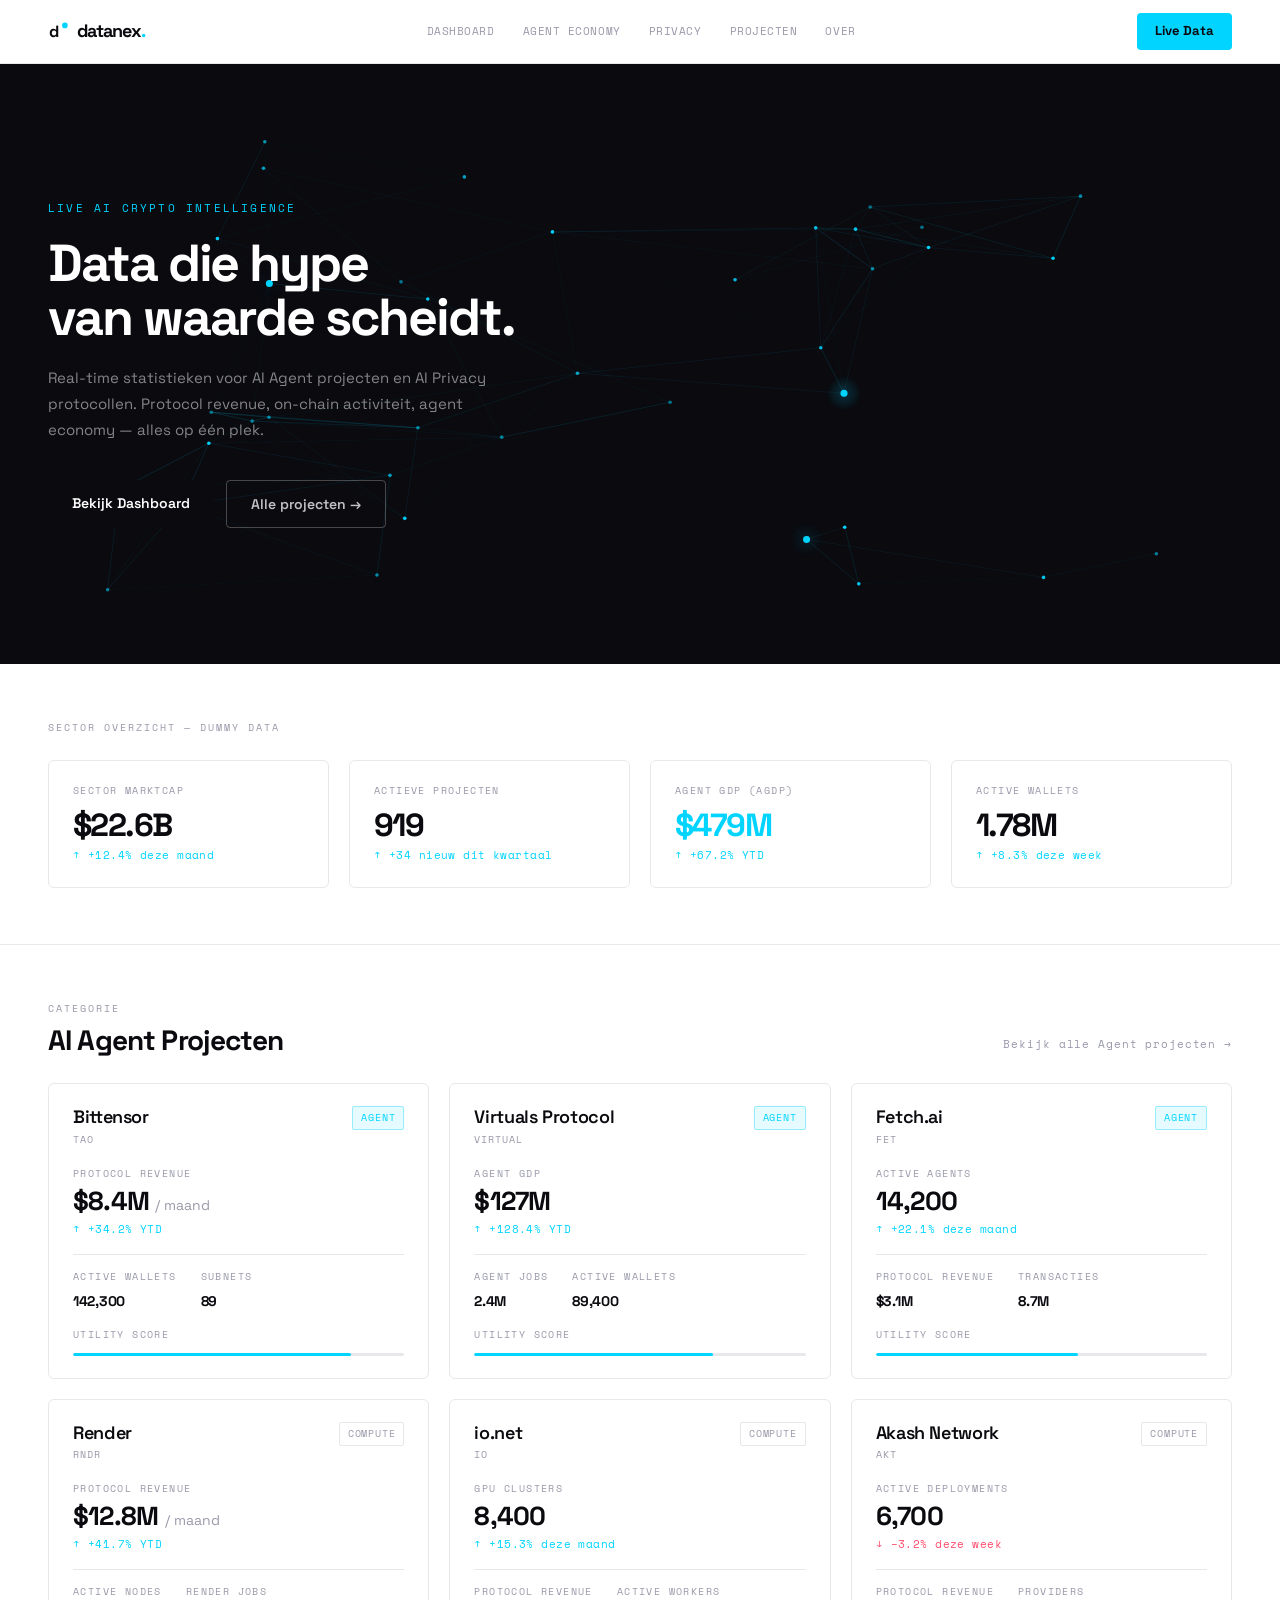
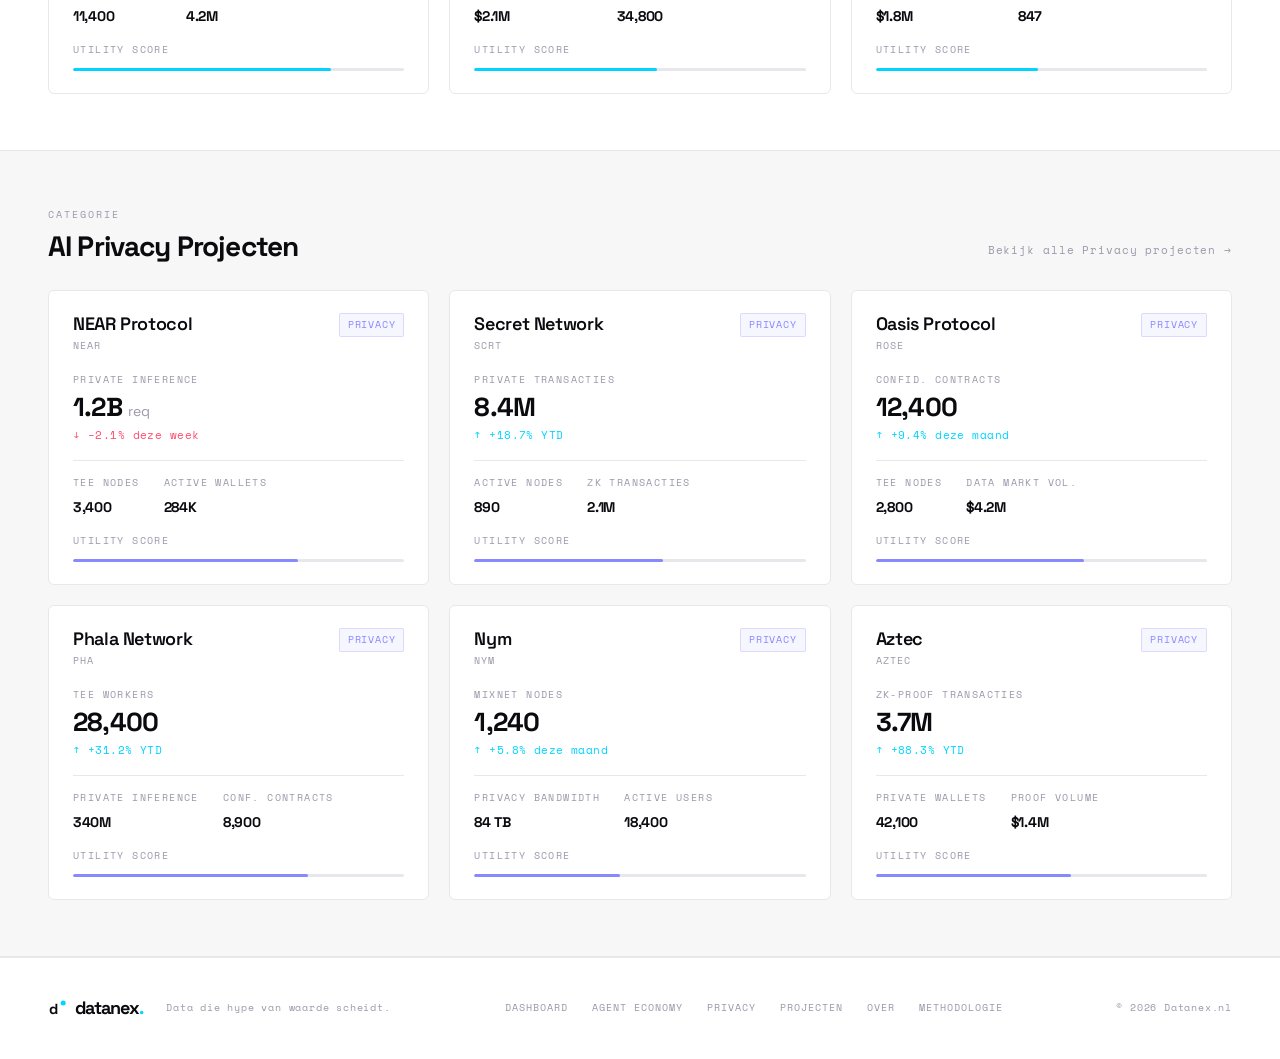
==== src/index.html @ 62ac466b "Nieuwe datanex layout en stijl" ====
<!DOCTYPE html>
<html lang="nl">
<head>
  <meta charset="UTF-8">
  <meta name="viewport" content="width=device-width, initial-scale=1.0">
  <title>Datanex — AI Crypto Intelligence</title>
  <meta name="description" content="Real-time statistieken voor AI Agent projecten en AI Privacy protocollen. Hype van waarde scheiden met verifieerbare on-chain data.">
  <link rel="icon" type="image/svg+xml" href="../public/favicon.svg">
  <link href="https://fonts.googleapis.com/css2?family=Space+Grotesk:wght@300;400;500;600;700&family=Space+Mono:wght@400;700&display=swap" rel="stylesheet">
  <link rel="stylesheet" href="css/style.css">
</head>
<body>

  <!-- ══════════════════════════════════════════
       NAVIGATIE
  ══════════════════════════════════════════ -->
  <nav class="nav">
    <a href="index.html" class="nav-brand">
      <svg width="20" height="20" viewBox="0 0 32 32" fill="none" xmlns="http://www.w3.org/2000/svg">
        <text x="1" y="26" font-family="'Space Grotesk', sans-serif" font-weight="700" font-size="26" fill="#0A0A0F">d</text>
        <circle cx="27" cy="7" r="4.5" fill="#00D4FF"/>
      </svg>
      <span class="nav-logo-text">datanex<span class="dot">.</span></span>
    </a>

    <div class="nav-links">
      <a href="index.html">Dashboard</a>
      <a href="#">Agent Economy</a>
      <a href="#">Privacy</a>
      <a href="#">Projecten</a>
      <a href="#">Over</a>
    </div>

    <a href="#" class="btn-cyan">Live Data</a>
  </nav>


  <!-- ══════════════════════════════════════════
       HERO — Donkere achtergrond + wireframe animatie
  ══════════════════════════════════════════ -->
  <section class="hero">
    <canvas id="hero-canvas"></canvas>

    <div class="hero-content">
      <div class="hero-eyebrow">Live AI Crypto Intelligence</div>
      <h1 class="hero-headline">Data die hype<br>van waarde scheidt.</h1>
      <p class="hero-sub">
        Real-time statistieken voor AI Agent projecten en AI Privacy protocollen.
        Protocol revenue, on-chain activiteit, agent economy — alles op één plek.
      </p>
      <div class="hero-ctas">
        <a href="#" class="btn-black">Bekijk Dashboard</a>
        <a href="#" class="btn-outline-light">Alle projecten →</a>
      </div>
    </div>
  </section>


  <!-- ══════════════════════════════════════════
       KEY STATISTIEKEN
  ══════════════════════════════════════════ -->
  <section class="key-stats">
    <div class="key-stats-inner">
      <div class="section-label">Sector overzicht — dummy data</div>
      <div class="stats-grid">

        <div class="stat-card">
          <div class="stat-label">Sector Marktcap</div>
          <div class="stat-value">$22.6B</div>
          <div class="stat-delta">↑ +12.4% deze maand</div>
        </div>

        <div class="stat-card">
          <div class="stat-label">Actieve Projecten</div>
          <div class="stat-value">919</div>
          <div class="stat-delta">↑ +34 nieuw dit kwartaal</div>
        </div>

        <div class="stat-card">
          <div class="stat-label">Agent GDP (aGDP)</div>
          <div class="stat-value accent">$479M</div>
          <div class="stat-delta">↑ +67.2% YTD</div>
        </div>

        <div class="stat-card">
          <div class="stat-label">Active Wallets</div>
          <div class="stat-value">1.78M</div>
          <div class="stat-delta">↑ +8.3% deze week</div>
        </div>

      </div>
    </div>
  </section>


  <!-- ══════════════════════════════════════════
       AI AGENT PROJECTEN
  ══════════════════════════════════════════ -->
  <section class="projects-section">
    <div class="projects-inner">

      <div class="section-header">
        <div class="section-heading-group">
          <div class="section-label">Categorie</div>
          <h2 class="section-title">AI Agent Projecten</h2>
        </div>
        <a href="#" class="section-link">Bekijk alle Agent projecten →</a>
      </div>

      <div class="projects-grid">

        <!-- Bittensor -->
        <div class="project-card">
          <div class="project-card-header">
            <div>
              <div class="project-name">Bittensor</div>
              <div class="project-ticker">TAO</div>
            </div>
            <span class="tag tag-agent">Agent</span>
          </div>
          <div class="card-label">Protocol Revenue</div>
          <div class="card-value">$8.4M <span class="card-value-unit">/ maand</span></div>
          <div class="card-delta">↑ +34.2% YTD</div>
          <div class="card-secondary">
            <div class="card-secondary-item">
              <div class="card-label">Active Wallets</div>
              <div class="card-secondary-val">142,300</div>
            </div>
            <div class="card-secondary-item">
              <div class="card-label">Subnets</div>
              <div class="card-secondary-val">89</div>
            </div>
          </div>
          <div class="card-label">Utility Score</div>
          <div class="bar"><div class="bar-fill" style="width: 84%"></div></div>
        </div>

        <!-- Virtuals Protocol -->
        <div class="project-card">
          <div class="project-card-header">
            <div>
              <div class="project-name">Virtuals Protocol</div>
              <div class="project-ticker">VIRTUAL</div>
            </div>
            <span class="tag tag-agent">Agent</span>
          </div>
          <div class="card-label">Agent GDP</div>
          <div class="card-value">$127M</div>
          <div class="card-delta">↑ +128.4% YTD</div>
          <div class="card-secondary">
            <div class="card-secondary-item">
              <div class="card-label">Agent Jobs</div>
              <div class="card-secondary-val">2.4M</div>
            </div>
            <div class="card-secondary-item">
              <div class="card-label">Active Wallets</div>
              <div class="card-secondary-val">89,400</div>
            </div>
          </div>
          <div class="card-label">Utility Score</div>
          <div class="bar"><div class="bar-fill" style="width: 72%"></div></div>
        </div>

        <!-- Fetch.ai -->
        <div class="project-card">
          <div class="project-card-header">
            <div>
              <div class="project-name">Fetch.ai</div>
              <div class="project-ticker">FET</div>
            </div>
            <span class="tag tag-agent">Agent</span>
          </div>
          <div class="card-label">Active Agents</div>
          <div class="card-value">14,200</div>
          <div class="card-delta">↑ +22.1% deze maand</div>
          <div class="card-secondary">
            <div class="card-secondary-item">
              <div class="card-label">Protocol Revenue</div>
              <div class="card-secondary-val">$3.1M</div>
            </div>
            <div class="card-secondary-item">
              <div class="card-label">Transacties</div>
              <div class="card-secondary-val">8.7M</div>
            </div>
          </div>
          <div class="card-label">Utility Score</div>
          <div class="bar"><div class="bar-fill" style="width: 61%"></div></div>
        </div>

        <!-- Render -->
        <div class="project-card">
          <div class="project-card-header">
            <div>
              <div class="project-name">Render</div>
              <div class="project-ticker">RNDR</div>
            </div>
            <span class="tag tag-compute">Compute</span>
          </div>
          <div class="card-label">Protocol Revenue</div>
          <div class="card-value">$12.8M <span class="card-value-unit">/ maand</span></div>
          <div class="card-delta">↑ +41.7% YTD</div>
          <div class="card-secondary">
            <div class="card-secondary-item">
              <div class="card-label">Active Nodes</div>
              <div class="card-secondary-val">11,400</div>
            </div>
            <div class="card-secondary-item">
              <div class="card-label">Render Jobs</div>
              <div class="card-secondary-val">4.2M</div>
            </div>
          </div>
          <div class="card-label">Utility Score</div>
          <div class="bar"><div class="bar-fill" style="width: 78%"></div></div>
        </div>

        <!-- io.net -->
        <div class="project-card">
          <div class="project-card-header">
            <div>
              <div class="project-name">io.net</div>
              <div class="project-ticker">IO</div>
            </div>
            <span class="tag tag-compute">Compute</span>
          </div>
          <div class="card-label">GPU Clusters</div>
          <div class="card-value">8,400</div>
          <div class="card-delta">↑ +15.3% deze maand</div>
          <div class="card-secondary">
            <div class="card-secondary-item">
              <div class="card-label">Protocol Revenue</div>
              <div class="card-secondary-val">$2.1M</div>
            </div>
            <div class="card-secondary-item">
              <div class="card-label">Active Workers</div>
              <div class="card-secondary-val">34,800</div>
            </div>
          </div>
          <div class="card-label">Utility Score</div>
          <div class="bar"><div class="bar-fill" style="width: 55%"></div></div>
        </div>

        <!-- Akash Network -->
        <div class="project-card">
          <div class="project-card-header">
            <div>
              <div class="project-name">Akash Network</div>
              <div class="project-ticker">AKT</div>
            </div>
            <span class="tag tag-compute">Compute</span>
          </div>
          <div class="card-label">Active Deployments</div>
          <div class="card-value">6,700</div>
          <div class="card-delta neg">↓ −3.2% deze week</div>
          <div class="card-secondary">
            <div class="card-secondary-item">
              <div class="card-label">Protocol Revenue</div>
              <div class="card-secondary-val">$1.8M</div>
            </div>
            <div class="card-secondary-item">
              <div class="card-label">Providers</div>
              <div class="card-secondary-val">847</div>
            </div>
          </div>
          <div class="card-label">Utility Score</div>
          <div class="bar"><div class="bar-fill" style="width: 49%"></div></div>
        </div>

      </div>
    </div>
  </section>


  <!-- ══════════════════════════════════════════
       AI PRIVACY PROJECTEN
  ══════════════════════════════════════════ -->
  <section class="projects-section alt">
    <div class="projects-inner">

      <div class="section-header">
        <div class="section-heading-group">
          <div class="section-label">Categorie</div>
          <h2 class="section-title">AI Privacy Projecten</h2>
        </div>
        <a href="#" class="section-link">Bekijk alle Privacy projecten →</a>
      </div>

      <div class="projects-grid">

        <!-- NEAR Protocol -->
        <div class="project-card">
          <div class="project-card-header">
            <div>
              <div class="project-name">NEAR Protocol</div>
              <div class="project-ticker">NEAR</div>
            </div>
            <span class="tag tag-privacy">Privacy</span>
          </div>
          <div class="card-label">Private Inference</div>
          <div class="card-value">1.2B <span class="card-value-unit">req</span></div>
          <div class="card-delta neg">↓ −2.1% deze week</div>
          <div class="card-secondary">
            <div class="card-secondary-item">
              <div class="card-label">TEE Nodes</div>
              <div class="card-secondary-val">3,400</div>
            </div>
            <div class="card-secondary-item">
              <div class="card-label">Active Wallets</div>
              <div class="card-secondary-val">284K</div>
            </div>
          </div>
          <div class="card-label">Utility Score</div>
          <div class="bar"><div class="bar-fill privacy" style="width: 68%"></div></div>
        </div>

        <!-- Secret Network -->
        <div class="project-card">
          <div class="project-card-header">
            <div>
              <div class="project-name">Secret Network</div>
              <div class="project-ticker">SCRT</div>
            </div>
            <span class="tag tag-privacy">Privacy</span>
          </div>
          <div class="card-label">Private Transacties</div>
          <div class="card-value">8.4M</div>
          <div class="card-delta">↑ +18.7% YTD</div>
          <div class="card-secondary">
            <div class="card-secondary-item">
              <div class="card-label">Active Nodes</div>
              <div class="card-secondary-val">890</div>
            </div>
            <div class="card-secondary-item">
              <div class="card-label">ZK Transacties</div>
              <div class="card-secondary-val">2.1M</div>
            </div>
          </div>
          <div class="card-label">Utility Score</div>
          <div class="bar"><div class="bar-fill privacy" style="width: 57%"></div></div>
        </div>

        <!-- Oasis Protocol -->
        <div class="project-card">
          <div class="project-card-header">
            <div>
              <div class="project-name">Oasis Protocol</div>
              <div class="project-ticker">ROSE</div>
            </div>
            <span class="tag tag-privacy">Privacy</span>
          </div>
          <div class="card-label">Confid. Contracts</div>
          <div class="card-value">12,400</div>
          <div class="card-delta">↑ +9.4% deze maand</div>
          <div class="card-secondary">
            <div class="card-secondary-item">
              <div class="card-label">TEE Nodes</div>
              <div class="card-secondary-val">2,800</div>
            </div>
            <div class="card-secondary-item">
              <div class="card-label">Data Markt Vol.</div>
              <div class="card-secondary-val">$4.2M</div>
            </div>
          </div>
          <div class="card-label">Utility Score</div>
          <div class="bar"><div class="bar-fill privacy" style="width: 63%"></div></div>
        </div>

        <!-- Phala Network -->
        <div class="project-card">
          <div class="project-card-header">
            <div>
              <div class="project-name">Phala Network</div>
              <div class="project-ticker">PHA</div>
            </div>
            <span class="tag tag-privacy">Privacy</span>
          </div>
          <div class="card-label">TEE Workers</div>
          <div class="card-value">28,400</div>
          <div class="card-delta">↑ +31.2% YTD</div>
          <div class="card-secondary">
            <div class="card-secondary-item">
              <div class="card-label">Private Inference</div>
              <div class="card-secondary-val">340M</div>
            </div>
            <div class="card-secondary-item">
              <div class="card-label">Conf. Contracts</div>
              <div class="card-secondary-val">8,900</div>
            </div>
          </div>
          <div class="card-label">Utility Score</div>
          <div class="bar"><div class="bar-fill privacy" style="width: 71%"></div></div>
        </div>

        <!-- Nym -->
        <div class="project-card">
          <div class="project-card-header">
            <div>
              <div class="project-name">Nym</div>
              <div class="project-ticker">NYM</div>
            </div>
            <span class="tag tag-privacy">Privacy</span>
          </div>
          <div class="card-label">Mixnet Nodes</div>
          <div class="card-value">1,240</div>
          <div class="card-delta">↑ +5.8% deze maand</div>
          <div class="card-secondary">
            <div class="card-secondary-item">
              <div class="card-label">Privacy Bandwidth</div>
              <div class="card-secondary-val">84 TB</div>
            </div>
            <div class="card-secondary-item">
              <div class="card-label">Active Users</div>
              <div class="card-secondary-val">18,400</div>
            </div>
          </div>
          <div class="card-label">Utility Score</div>
          <div class="bar"><div class="bar-fill privacy" style="width: 44%"></div></div>
        </div>

        <!-- Aztec -->
        <div class="project-card">
          <div class="project-card-header">
            <div>
              <div class="project-name">Aztec</div>
              <div class="project-ticker">AZTEC</div>
            </div>
            <span class="tag tag-privacy">Privacy</span>
          </div>
          <div class="card-label">ZK-Proof Transacties</div>
          <div class="card-value">3.7M</div>
          <div class="card-delta">↑ +88.3% YTD</div>
          <div class="card-secondary">
            <div class="card-secondary-item">
              <div class="card-label">Private Wallets</div>
              <div class="card-secondary-val">42,100</div>
            </div>
            <div class="card-secondary-item">
              <div class="card-label">Proof Volume</div>
              <div class="card-secondary-val">$1.4M</div>
            </div>
          </div>
          <div class="card-label">Utility Score</div>
          <div class="bar"><div class="bar-fill privacy" style="width: 59%"></div></div>
        </div>

      </div>
    </div>
  </section>


  <!-- ══════════════════════════════════════════
       FOOTER
  ══════════════════════════════════════════ -->
  <footer class="footer">
    <div class="footer-inner">

      <div class="footer-brand">
        <svg width="18" height="18" viewBox="0 0 32 32" fill="none" xmlns="http://www.w3.org/2000/svg">
          <text x="1" y="26" font-family="'Space Grotesk', sans-serif" font-weight="700" font-size="26" fill="#0A0A0F">d</text>
          <circle cx="27" cy="7" r="4.5" fill="#00D4FF"/>
        </svg>
        <span class="nav-logo-text">datanex<span class="dot">.</span></span>
        <span class="footer-tagline">Data die hype van waarde scheidt.</span>
      </div>

      <div class="footer-links">
        <a href="#">Dashboard</a>
        <a href="#">Agent Economy</a>
        <a href="#">Privacy</a>
        <a href="#">Projecten</a>
        <a href="#">Over</a>
        <a href="#">Methodologie</a>
      </div>

      <div class="footer-copy">&copy; 2026 Datanex.nl</div>

    </div>
  </footer>

  <script src="js/main.js"></script>
</body>
</html>
---- src/css/style.css ----
/* ══════════════════════════════════════════
   Datanex — Stijlen
   Alle kleuren via CSS variabelen, nooit hardcoded
══════════════════════════════════════════ */

:root {
  --white:      #FFFFFF;
  --off-white:  #F7F7F8;
  --light-gray: #E8E8EC;
  --mid-gray:   #9999AA;
  --dark-gray:  #333344;
  --black:      #0A0A0F;
  --cyan:       #00D4FF;
  --cyan-dim:   rgba(0, 212, 255, 0.10);
  --cyan-mid:   rgba(0, 212, 255, 0.35);
}

*, *::before, *::after {
  margin: 0;
  padding: 0;
  box-sizing: border-box;
}

html {
  scroll-behavior: smooth;
}

body {
  background: var(--white);
  color: var(--black);
  font-family: 'Space Grotesk', sans-serif;
  line-height: 1.6;
  -webkit-font-smoothing: antialiased;
}

/* ── NAVIGATIE ── */

.nav {
  position: sticky;
  top: 0;
  z-index: 100;
  background: var(--white);
  border-bottom: 1px solid var(--light-gray);
  height: 64px;
  display: flex;
  align-items: center;
  justify-content: space-between;
  padding: 0 48px;
}

.nav-brand {
  display: flex;
  align-items: center;
  gap: 9px;
  text-decoration: none;
  flex-shrink: 0;
}

.nav-logo-text {
  font-family: 'Space Grotesk', sans-serif;
  font-weight: 700;
  font-size: 18px;
  letter-spacing: -0.04em;
  color: var(--black);
}

.nav-logo-text .dot {
  color: var(--cyan);
}

.nav-links {
  display: flex;
  align-items: center;
  gap: 28px;
}

.nav-links a {
  font-family: 'Space Mono', monospace;
  font-size: 11px;
  letter-spacing: 0.05em;
  text-transform: uppercase;
  color: var(--mid-gray);
  text-decoration: none;
  transition: color 0.15s;
}

.nav-links a:hover {
  color: var(--black);
}

/* ── KNOPPEN ── */

.btn-cyan {
  background: var(--cyan);
  color: var(--black);
  font-family: 'Space Grotesk', sans-serif;
  font-size: 13px;
  font-weight: 700;
  padding: 8px 18px;
  border-radius: 4px;
  border: none;
  cursor: pointer;
  text-decoration: none;
  display: inline-block;
  flex-shrink: 0;
}

.btn-black {
  background: var(--black);
  color: var(--white);
  font-family: 'Space Grotesk', sans-serif;
  font-size: 14px;
  font-weight: 600;
  padding: 12px 24px;
  border-radius: 4px;
  border: none;
  cursor: pointer;
  text-decoration: none;
  display: inline-block;
}

.btn-outline-light {
  background: transparent;
  color: rgba(255, 255, 255, 0.75);
  font-family: 'Space Grotesk', sans-serif;
  font-size: 14px;
  font-weight: 600;
  padding: 12px 24px;
  border-radius: 4px;
  border: 1.5px solid rgba(255, 255, 255, 0.25);
  cursor: pointer;
  text-decoration: none;
  display: inline-block;
  transition: border-color 0.15s, color 0.15s;
}

.btn-outline-light:hover {
  border-color: rgba(255, 255, 255, 0.5);
  color: var(--white);
}

/* ── HERO SECTIE ── */

.hero {
  background: var(--black);
  position: relative;
  min-height: 600px;
  display: flex;
  align-items: center;
  overflow: hidden;
}

#hero-canvas {
  position: absolute;
  inset: 0;
  width: 100%;
  height: 100%;
  display: block;
}

.hero-content {
  position: relative;
  z-index: 2;
  padding: 96px 48px;
  max-width: 1280px;
  margin: 0 auto;
  width: 100%;
}

.hero-eyebrow {
  font-family: 'Space Mono', monospace;
  font-size: 11px;
  letter-spacing: 0.2em;
  text-transform: uppercase;
  color: var(--cyan);
  margin-bottom: 18px;
}

.hero-headline {
  font-size: 52px;
  font-weight: 700;
  letter-spacing: -0.04em;
  line-height: 1.05;
  color: var(--white);
  max-width: 560px;
  margin-bottom: 20px;
}

.hero-sub {
  font-size: 15px;
  color: rgba(255, 255, 255, 0.50);
  max-width: 440px;
  line-height: 1.75;
  margin-bottom: 36px;
}

.hero-ctas {
  display: flex;
  gap: 12px;
  flex-wrap: wrap;
}

/* ── KEY STATISTIEKEN ── */

.key-stats {
  padding: 56px 48px;
  border-bottom: 1px solid var(--light-gray);
}

.key-stats-inner {
  max-width: 1280px;
  margin: 0 auto;
}

.section-label {
  font-family: 'Space Mono', monospace;
  font-size: 10px;
  letter-spacing: 0.2em;
  text-transform: uppercase;
  color: var(--mid-gray);
  margin-bottom: 24px;
}

.stats-grid {
  display: grid;
  grid-template-columns: repeat(4, 1fr);
  gap: 20px;
}

.stat-card {
  border: 1px solid var(--light-gray);
  border-radius: 6px;
  padding: 22px 24px;
  background: var(--white);
}

.stat-label {
  font-family: 'Space Mono', monospace;
  font-size: 10px;
  letter-spacing: 0.14em;
  text-transform: uppercase;
  color: var(--mid-gray);
  margin-bottom: 10px;
}

.stat-value {
  font-size: 32px;
  font-weight: 700;
  letter-spacing: -0.05em;
  color: var(--black);
  margin-bottom: 6px;
  line-height: 1;
}

.stat-value.accent {
  color: var(--cyan);
}

.stat-delta {
  font-family: 'Space Mono', monospace;
  font-size: 11px;
  color: var(--cyan);
  letter-spacing: 0.04em;
}

.stat-delta.neg {
  color: #FF4D6D;
}

/* ── PROJECTEN SECTIES ── */

.projects-section {
  padding: 56px 48px;
  border-bottom: 1px solid var(--light-gray);
  background: var(--white);
}

.projects-section.alt {
  background: var(--off-white);
}

.projects-inner {
  max-width: 1280px;
  margin: 0 auto;
}

.section-header {
  display: flex;
  align-items: flex-end;
  justify-content: space-between;
  margin-bottom: 28px;
}

.section-heading-group .section-label {
  margin-bottom: 8px;
}

.section-title {
  font-size: 28px;
  font-weight: 700;
  letter-spacing: -0.03em;
  color: var(--black);
  line-height: 1.1;
}

.section-link {
  font-family: 'Space Mono', monospace;
  font-size: 11px;
  letter-spacing: 0.08em;
  color: var(--mid-gray);
  text-decoration: none;
  transition: color 0.15s;
  white-space: nowrap;
  padding-bottom: 2px;
}

.section-link:hover {
  color: var(--black);
}

.projects-grid {
  display: grid;
  grid-template-columns: repeat(3, 1fr);
  gap: 20px;
}

/* ── PROJECT CARD ── */

.project-card {
  border: 1px solid var(--light-gray);
  border-radius: 6px;
  padding: 22px 24px;
  background: var(--white);
}

.project-card-header {
  display: flex;
  align-items: flex-start;
  justify-content: space-between;
  margin-bottom: 18px;
  gap: 12px;
}

.project-name {
  font-size: 18px;
  font-weight: 600;
  letter-spacing: -0.02em;
  color: var(--black);
  line-height: 1.2;
}

.project-ticker {
  font-family: 'Space Mono', monospace;
  font-size: 10px;
  color: var(--mid-gray);
  letter-spacing: 0.1em;
  margin-top: 4px;
}

/* ── TAGS ── */

.tag {
  display: inline-block;
  font-family: 'Space Mono', monospace;
  font-size: 10px;
  letter-spacing: 0.08em;
  text-transform: uppercase;
  padding: 3px 8px;
  border-radius: 2px;
  white-space: nowrap;
  flex-shrink: 0;
}

.tag-agent {
  background: var(--cyan-dim);
  color: var(--cyan);
  border: 1px solid var(--cyan-mid);
}

.tag-privacy {
  background: rgba(136, 136, 255, 0.08);
  color: #8888FF;
  border: 1px solid rgba(136, 136, 255, 0.25);
}

.tag-compute {
  background: transparent;
  color: var(--mid-gray);
  border: 1px solid var(--light-gray);
}

/* ── CARD METRICS ── */

.card-label {
  font-family: 'Space Mono', monospace;
  font-size: 10px;
  letter-spacing: 0.14em;
  text-transform: uppercase;
  color: var(--mid-gray);
  margin-bottom: 5px;
}

.card-value {
  font-size: 26px;
  font-weight: 700;
  letter-spacing: -0.03em;
  color: var(--black);
  line-height: 1.1;
  margin-bottom: 5px;
}

.card-value-unit {
  font-size: 14px;
  font-weight: 400;
  color: var(--mid-gray);
  letter-spacing: 0;
}

.card-delta {
  font-family: 'Space Mono', monospace;
  font-size: 11px;
  color: var(--cyan);
  letter-spacing: 0.04em;
  margin-bottom: 16px;
}

.card-delta.neg {
  color: #FF4D6D;
}

.card-secondary {
  display: flex;
  gap: 24px;
  padding-top: 14px;
  border-top: 1px solid var(--light-gray);
  margin-bottom: 14px;
}

.card-secondary-val {
  font-size: 14px;
  font-weight: 700;
  letter-spacing: -0.02em;
  color: var(--black);
}

.bar {
  height: 3px;
  background: var(--light-gray);
  border-radius: 2px;
  overflow: hidden;
  margin-top: 10px;
}

.bar-fill {
  height: 100%;
  background: var(--cyan);
  border-radius: 2px;
}

.bar-fill.privacy {
  background: #8888FF;
}

/* ── FOOTER ── */

.footer {
  padding: 36px 48px;
  border-top: 1px solid var(--light-gray);
  background: var(--white);
}

.footer-inner {
  max-width: 1280px;
  margin: 0 auto;
  display: flex;
  align-items: center;
  justify-content: space-between;
  gap: 24px;
  flex-wrap: wrap;
}

.footer-brand {
  display: flex;
  align-items: center;
  gap: 9px;
}

.footer-tagline {
  font-family: 'Space Mono', monospace;
  font-size: 10px;
  letter-spacing: 0.08em;
  color: var(--mid-gray);
  margin-left: 14px;
}

.footer-links {
  display: flex;
  gap: 24px;
  flex-wrap: wrap;
}

.footer-links a {
  font-family: 'Space Mono', monospace;
  font-size: 10px;
  letter-spacing: 0.1em;
  text-transform: uppercase;
  color: var(--mid-gray);
  text-decoration: none;
  transition: color 0.15s;
}

.footer-links a:hover {
  color: var(--black);
}

.footer-copy {
  font-family: 'Space Mono', monospace;
  font-size: 10px;
  letter-spacing: 0.08em;
  color: var(--mid-gray);
}

/* ── RESPONSIVE ── */

@media (max-width: 1100px) {
  .stats-grid {
    grid-template-columns: repeat(2, 1fr);
  }
  .projects-grid {
    grid-template-columns: repeat(2, 1fr);
  }
}

@media (max-width: 768px) {
  .nav {
    padding: 0 20px;
  }
  .nav-links {
    display: none;
  }
  .hero-content,
  .key-stats,
  .projects-section {
    padding-left: 20px;
    padding-right: 20px;
  }
  .hero-headline {
    font-size: 36px;
  }
  .stats-grid {
    grid-template-columns: 1fr 1fr;
  }
  .projects-grid {
    grid-template-columns: 1fr;
  }
  .footer-inner {
    flex-direction: column;
    align-items: flex-start;
    gap: 20px;
  }
  .footer {
    padding: 36px 20px;
  }
}

@media (max-width: 480px) {
  .stats-grid {
    grid-template-columns: 1fr;
  }
  .stat-value {
    font-size: 26px;
  }
  .hero-headline {
    font-size: 30px;
  }
  .hero-content {
    padding-top: 64px;
    padding-bottom: 64px;
  }
}
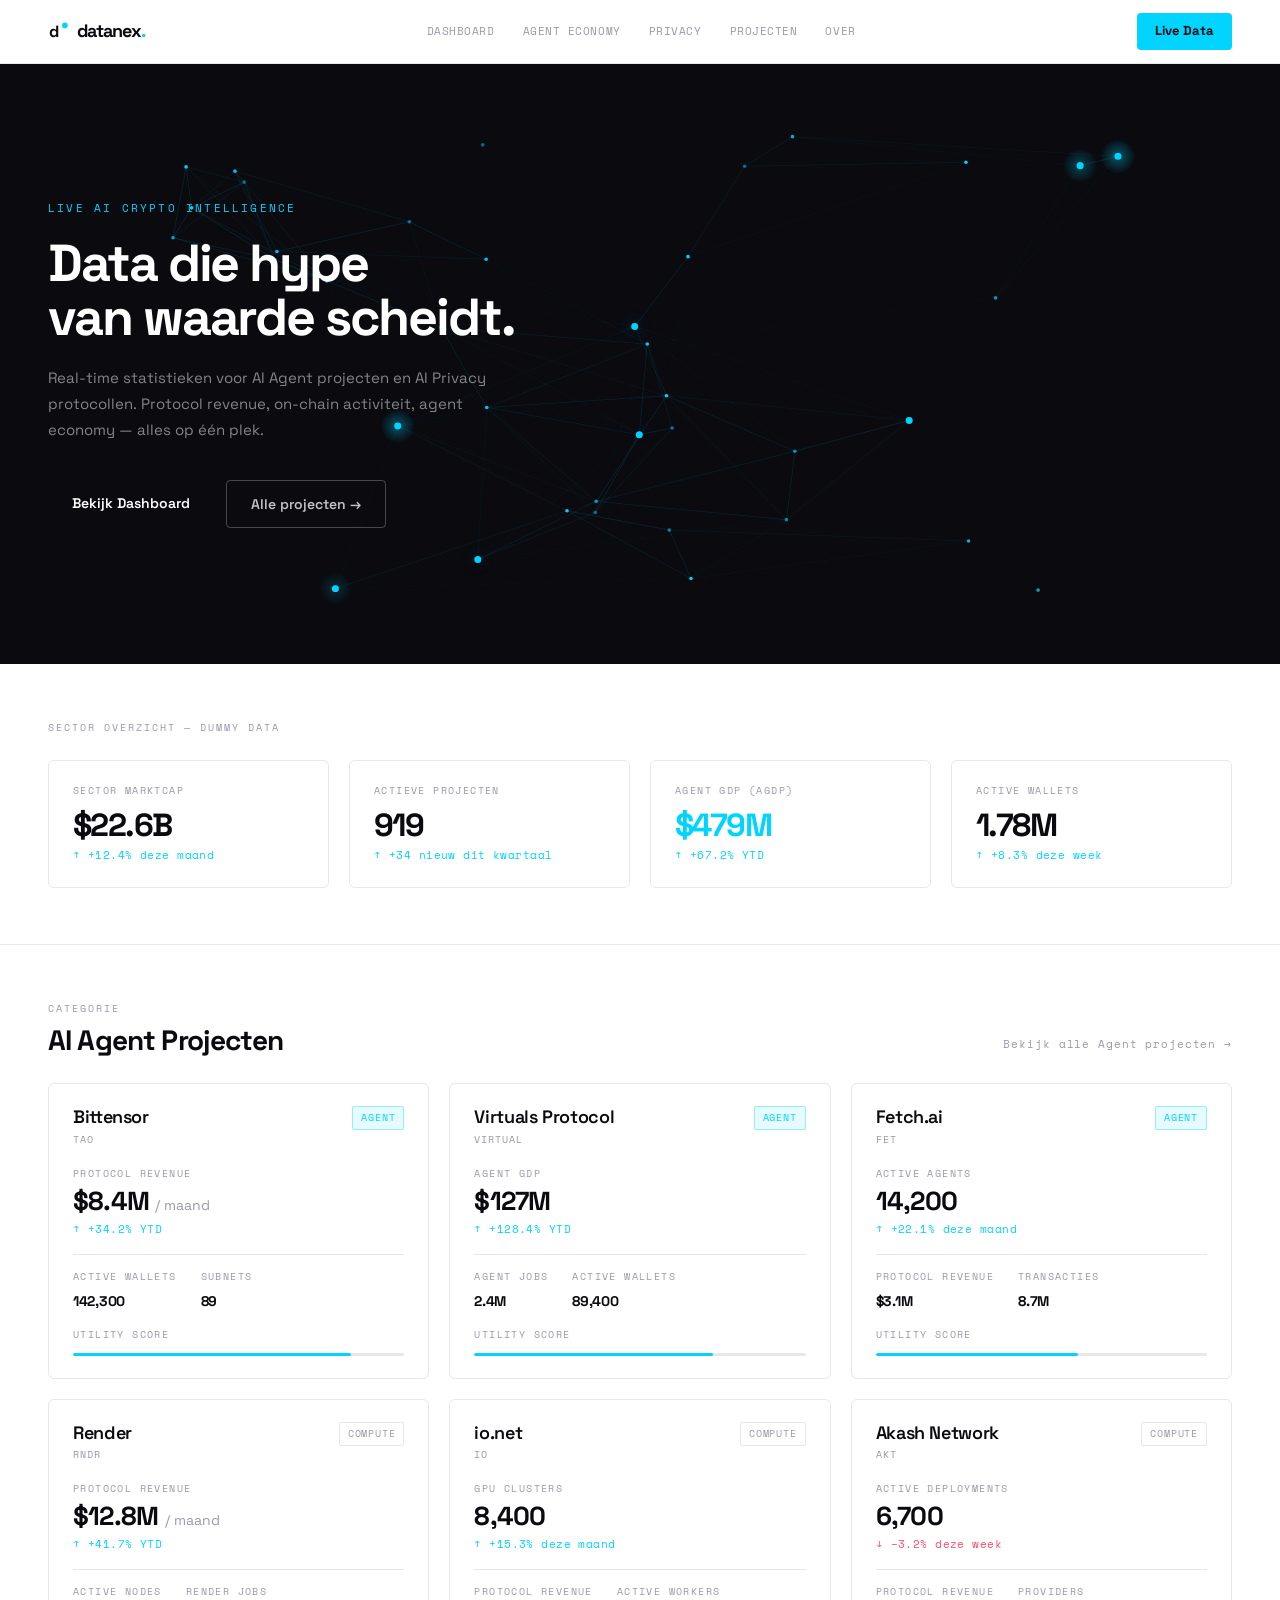
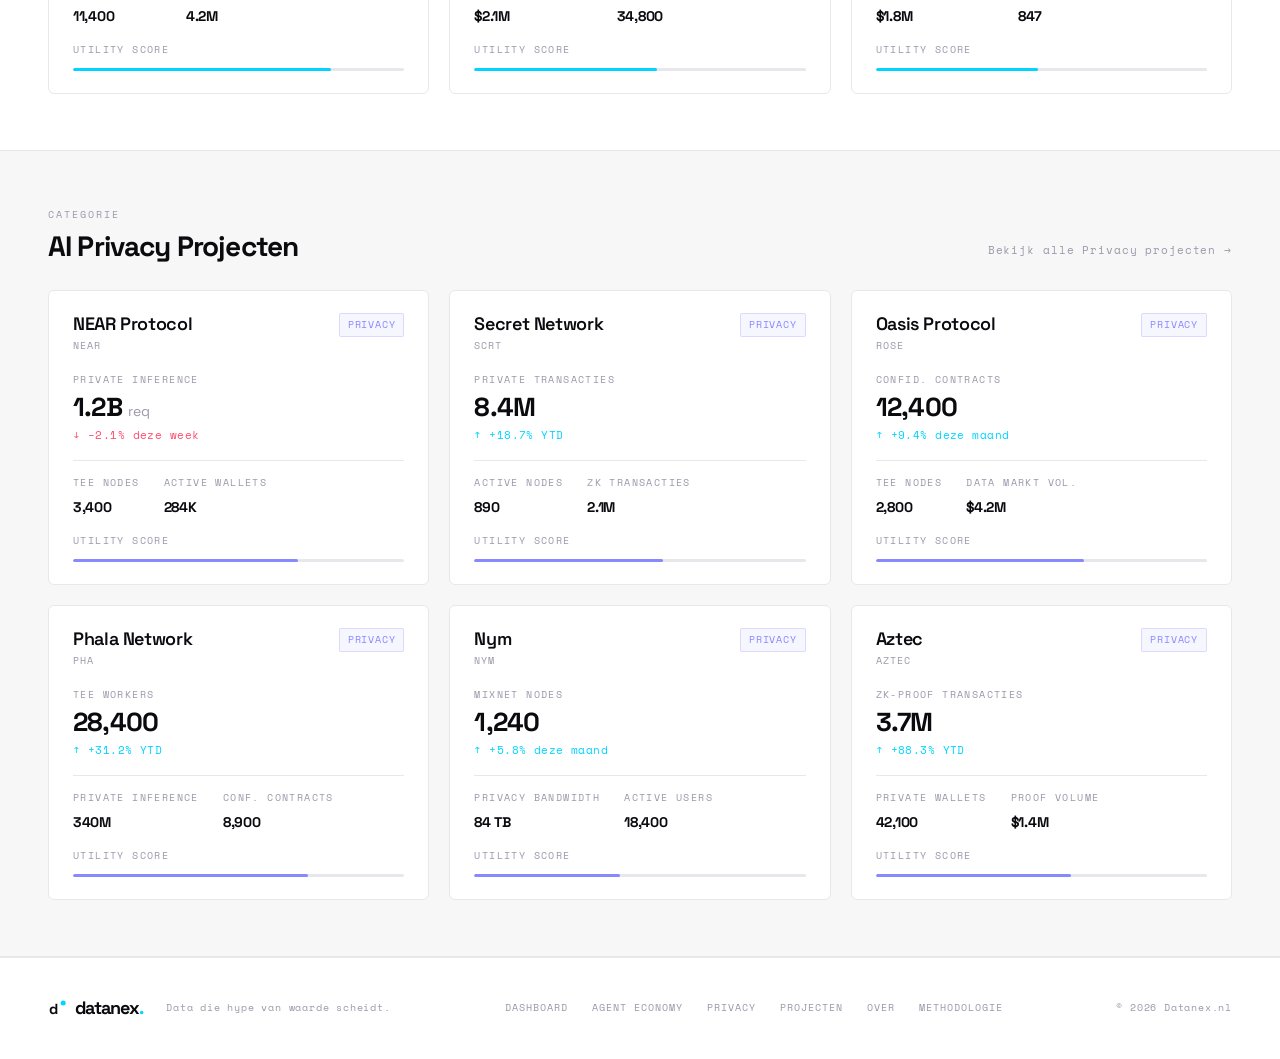
==== commit fca94d8e: "GitHub Actions deploy workflow toegevoegd" ====
--- a/src/index.html
+++ b/src/index.html
@@ -5,7 +5,7 @@
   <meta name="viewport" content="width=device-width, initial-scale=1.0">
   <title>Datanex — AI Crypto Intelligence</title>
   <meta name="description" content="Real-time statistieken voor AI Agent projecten en AI Privacy protocollen. Hype van waarde scheiden met verifieerbare on-chain data.">
-  <link rel="icon" type="image/svg+xml" href="../public/favicon.svg">
+  <link rel="icon" type="image/svg+xml" href="/favicon.svg">
   <link href="https://fonts.googleapis.com/css2?family=Space+Grotesk:wght@300;400;500;600;700&family=Space+Mono:wght@400;700&display=swap" rel="stylesheet">
   <link rel="stylesheet" href="css/style.css">
 </head>
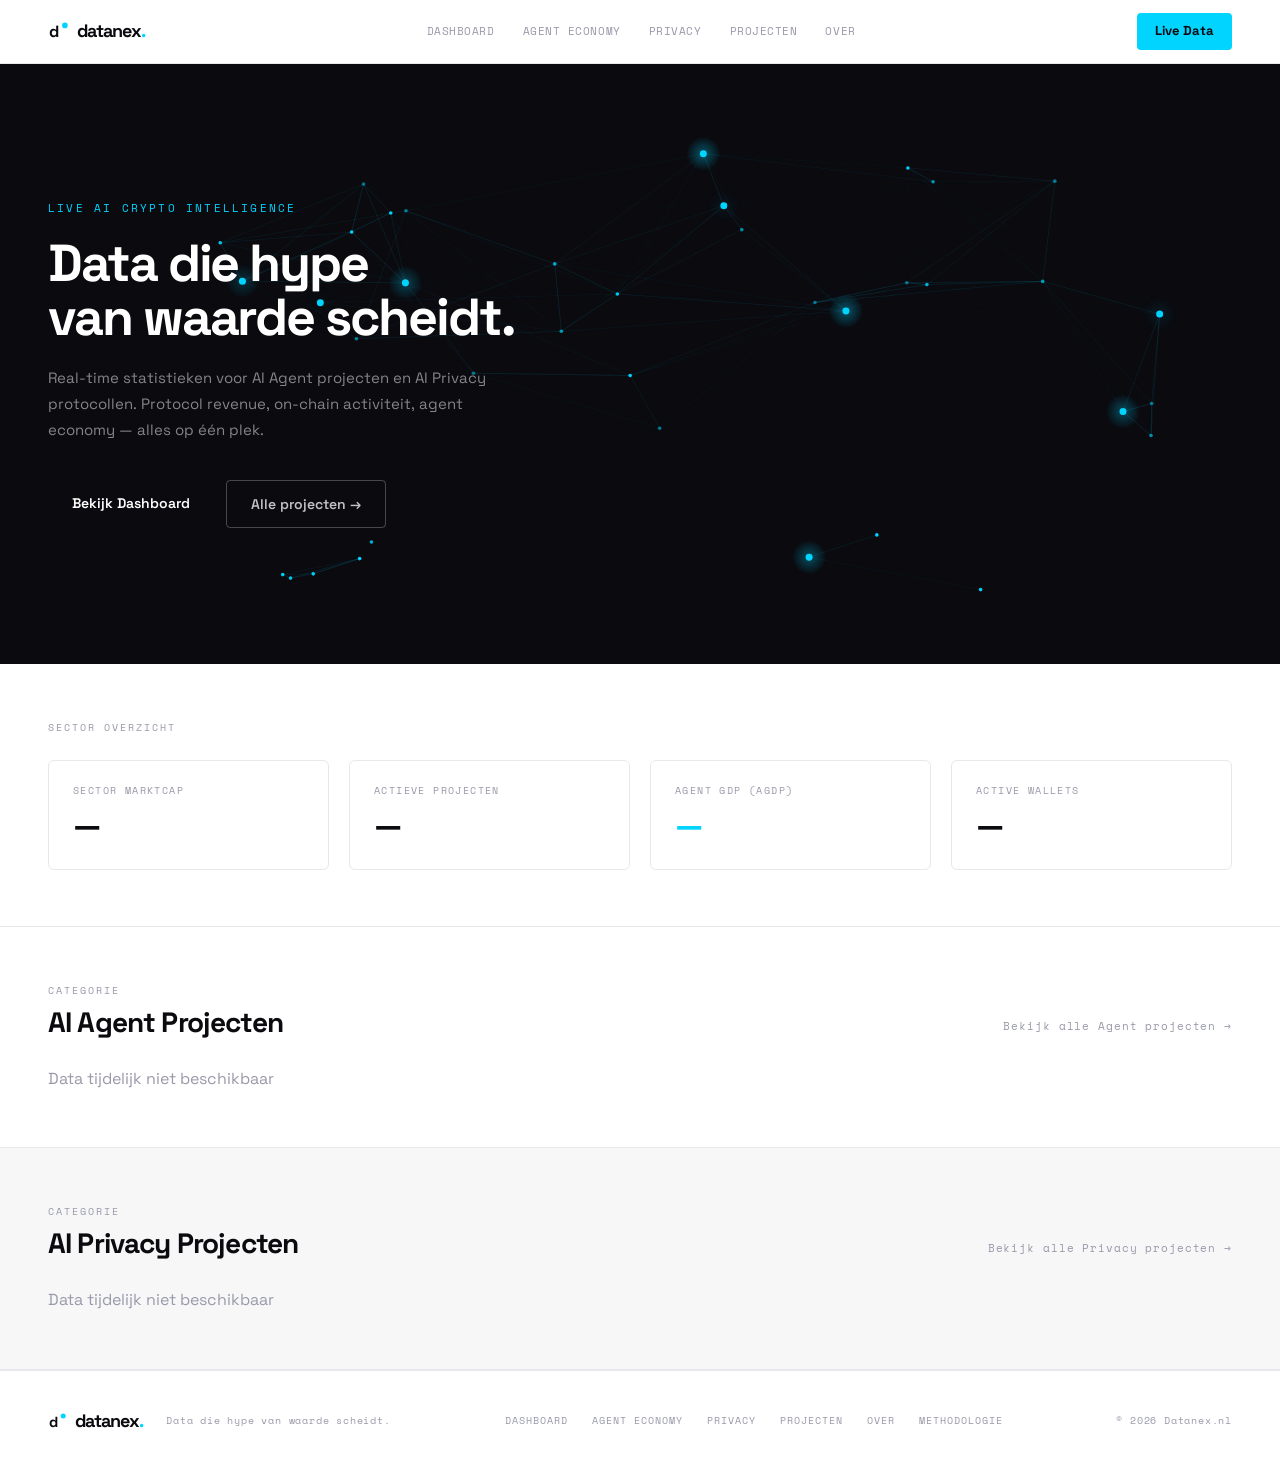
==== commit b63ac296: "deploy pad gecorrigeerd" ====
--- a/src/index.html
+++ b/src/index.html
@@ -57,35 +57,35 @@
 
 
   <!-- ══════════════════════════════════════════
-       KEY STATISTIEKEN
+       KEY STATISTIEKEN — gevuld via main.js
   ══════════════════════════════════════════ -->
   <section class="key-stats">
     <div class="key-stats-inner">
-      <div class="section-label">Sector overzicht — dummy data</div>
+      <div class="section-label">Sector overzicht</div>
       <div class="stats-grid">
 
         <div class="stat-card">
           <div class="stat-label">Sector Marktcap</div>
-          <div class="stat-value">$22.6B</div>
-          <div class="stat-delta">↑ +12.4% deze maand</div>
+          <div class="stat-value" id="stat-marktcap">—</div>
+          <div class="stat-delta" id="delta-marktcap"></div>
         </div>
 
         <div class="stat-card">
           <div class="stat-label">Actieve Projecten</div>
-          <div class="stat-value">919</div>
-          <div class="stat-delta">↑ +34 nieuw dit kwartaal</div>
+          <div class="stat-value" id="stat-projecten">—</div>
+          <div class="stat-delta" id="delta-projecten"></div>
         </div>
 
         <div class="stat-card">
           <div class="stat-label">Agent GDP (aGDP)</div>
-          <div class="stat-value accent">$479M</div>
-          <div class="stat-delta">↑ +67.2% YTD</div>
+          <div class="stat-value accent" id="stat-gdp">—</div>
+          <div class="stat-delta" id="delta-gdp"></div>
         </div>
 
         <div class="stat-card">
           <div class="stat-label">Active Wallets</div>
-          <div class="stat-value">1.78M</div>
-          <div class="stat-delta">↑ +8.3% deze week</div>
+          <div class="stat-value" id="stat-wallets">—</div>
+          <div class="stat-delta" id="delta-wallets"></div>
         </div>
 
       </div>
@@ -94,7 +94,7 @@
 
 
   <!-- ══════════════════════════════════════════
-       AI AGENT PROJECTEN
+       AI AGENT PROJECTEN — kaarten via main.js
   ══════════════════════════════════════════ -->
   <section class="projects-section">
     <div class="projects-inner">
@@ -107,171 +107,16 @@
         <a href="#" class="section-link">Bekijk alle Agent projecten →</a>
       </div>
 
-      <div class="projects-grid">
+      <div class="projects-grid" id="grid-agent">
+        <div class="grid-laadt">Data wordt geladen…</div>
+      </div>
 
-        <!-- Bittensor -->
-        <div class="project-card">
-          <div class="project-card-header">
-            <div>
-              <div class="project-name">Bittensor</div>
-              <div class="project-ticker">TAO</div>
-            </div>
-            <span class="tag tag-agent">Agent</span>
-          </div>
-          <div class="card-label">Protocol Revenue</div>
-          <div class="card-value">$8.4M <span class="card-value-unit">/ maand</span></div>
-          <div class="card-delta">↑ +34.2% YTD</div>
-          <div class="card-secondary">
-            <div class="card-secondary-item">
-              <div class="card-label">Active Wallets</div>
-              <div class="card-secondary-val">142,300</div>
-            </div>
-            <div class="card-secondary-item">
-              <div class="card-label">Subnets</div>
-              <div class="card-secondary-val">89</div>
-            </div>
-          </div>
-          <div class="card-label">Utility Score</div>
-          <div class="bar"><div class="bar-fill" style="width: 84%"></div></div>
-        </div>
-
-        <!-- Virtuals Protocol -->
-        <div class="project-card">
-          <div class="project-card-header">
-            <div>
-              <div class="project-name">Virtuals Protocol</div>
-              <div class="project-ticker">VIRTUAL</div>
-            </div>
-            <span class="tag tag-agent">Agent</span>
-          </div>
-          <div class="card-label">Agent GDP</div>
-          <div class="card-value">$127M</div>
-          <div class="card-delta">↑ +128.4% YTD</div>
-          <div class="card-secondary">
-            <div class="card-secondary-item">
-              <div class="card-label">Agent Jobs</div>
-              <div class="card-secondary-val">2.4M</div>
-            </div>
-            <div class="card-secondary-item">
-              <div class="card-label">Active Wallets</div>
-              <div class="card-secondary-val">89,400</div>
-            </div>
-          </div>
-          <div class="card-label">Utility Score</div>
-          <div class="bar"><div class="bar-fill" style="width: 72%"></div></div>
-        </div>
-
-        <!-- Fetch.ai -->
-        <div class="project-card">
-          <div class="project-card-header">
-            <div>
-              <div class="project-name">Fetch.ai</div>
-              <div class="project-ticker">FET</div>
-            </div>
-            <span class="tag tag-agent">Agent</span>
-          </div>
-          <div class="card-label">Active Agents</div>
-          <div class="card-value">14,200</div>
-          <div class="card-delta">↑ +22.1% deze maand</div>
-          <div class="card-secondary">
-            <div class="card-secondary-item">
-              <div class="card-label">Protocol Revenue</div>
-              <div class="card-secondary-val">$3.1M</div>
-            </div>
-            <div class="card-secondary-item">
-              <div class="card-label">Transacties</div>
-              <div class="card-secondary-val">8.7M</div>
-            </div>
-          </div>
-          <div class="card-label">Utility Score</div>
-          <div class="bar"><div class="bar-fill" style="width: 61%"></div></div>
-        </div>
-
-        <!-- Render -->
-        <div class="project-card">
-          <div class="project-card-header">
-            <div>
-              <div class="project-name">Render</div>
-              <div class="project-ticker">RNDR</div>
-            </div>
-            <span class="tag tag-compute">Compute</span>
-          </div>
-          <div class="card-label">Protocol Revenue</div>
-          <div class="card-value">$12.8M <span class="card-value-unit">/ maand</span></div>
-          <div class="card-delta">↑ +41.7% YTD</div>
-          <div class="card-secondary">
-            <div class="card-secondary-item">
-              <div class="card-label">Active Nodes</div>
-              <div class="card-secondary-val">11,400</div>
-            </div>
-            <div class="card-secondary-item">
-              <div class="card-label">Render Jobs</div>
-              <div class="card-secondary-val">4.2M</div>
-            </div>
-          </div>
-          <div class="card-label">Utility Score</div>
-          <div class="bar"><div class="bar-fill" style="width: 78%"></div></div>
-        </div>
-
-        <!-- io.net -->
-        <div class="project-card">
-          <div class="project-card-header">
-            <div>
-              <div class="project-name">io.net</div>
-              <div class="project-ticker">IO</div>
-            </div>
-            <span class="tag tag-compute">Compute</span>
-          </div>
-          <div class="card-label">GPU Clusters</div>
-          <div class="card-value">8,400</div>
-          <div class="card-delta">↑ +15.3% deze maand</div>
-          <div class="card-secondary">
-            <div class="card-secondary-item">
-              <div class="card-label">Protocol Revenue</div>
-              <div class="card-secondary-val">$2.1M</div>
-            </div>
-            <div class="card-secondary-item">
-              <div class="card-label">Active Workers</div>
-              <div class="card-secondary-val">34,800</div>
-            </div>
-          </div>
-          <div class="card-label">Utility Score</div>
-          <div class="bar"><div class="bar-fill" style="width: 55%"></div></div>
-        </div>
-
-        <!-- Akash Network -->
-        <div class="project-card">
-          <div class="project-card-header">
-            <div>
-              <div class="project-name">Akash Network</div>
-              <div class="project-ticker">AKT</div>
-            </div>
-            <span class="tag tag-compute">Compute</span>
-          </div>
-          <div class="card-label">Active Deployments</div>
-          <div class="card-value">6,700</div>
-          <div class="card-delta neg">↓ −3.2% deze week</div>
-          <div class="card-secondary">
-            <div class="card-secondary-item">
-              <div class="card-label">Protocol Revenue</div>
-              <div class="card-secondary-val">$1.8M</div>
-            </div>
-            <div class="card-secondary-item">
-              <div class="card-label">Providers</div>
-              <div class="card-secondary-val">847</div>
-            </div>
-          </div>
-          <div class="card-label">Utility Score</div>
-          <div class="bar"><div class="bar-fill" style="width: 49%"></div></div>
-        </div>
-
-      </div>
     </div>
   </section>
 
 
   <!-- ══════════════════════════════════════════
-       AI PRIVACY PROJECTEN
+       AI PRIVACY PROJECTEN — kaarten via main.js
   ══════════════════════════════════════════ -->
   <section class="projects-section alt">
     <div class="projects-inner">
@@ -284,165 +129,10 @@
         <a href="#" class="section-link">Bekijk alle Privacy projecten →</a>
       </div>
 
-      <div class="projects-grid">
+      <div class="projects-grid" id="grid-privacy">
+        <div class="grid-laadt">Data wordt geladen…</div>
+      </div>
 
-        <!-- NEAR Protocol -->
-        <div class="project-card">
-          <div class="project-card-header">
-            <div>
-              <div class="project-name">NEAR Protocol</div>
-              <div class="project-ticker">NEAR</div>
-            </div>
-            <span class="tag tag-privacy">Privacy</span>
-          </div>
-          <div class="card-label">Private Inference</div>
-          <div class="card-value">1.2B <span class="card-value-unit">req</span></div>
-          <div class="card-delta neg">↓ −2.1% deze week</div>
-          <div class="card-secondary">
-            <div class="card-secondary-item">
-              <div class="card-label">TEE Nodes</div>
-              <div class="card-secondary-val">3,400</div>
-            </div>
-            <div class="card-secondary-item">
-              <div class="card-label">Active Wallets</div>
-              <div class="card-secondary-val">284K</div>
-            </div>
-          </div>
-          <div class="card-label">Utility Score</div>
-          <div class="bar"><div class="bar-fill privacy" style="width: 68%"></div></div>
-        </div>
-
-        <!-- Secret Network -->
-        <div class="project-card">
-          <div class="project-card-header">
-            <div>
-              <div class="project-name">Secret Network</div>
-              <div class="project-ticker">SCRT</div>
-            </div>
-            <span class="tag tag-privacy">Privacy</span>
-          </div>
-          <div class="card-label">Private Transacties</div>
-          <div class="card-value">8.4M</div>
-          <div class="card-delta">↑ +18.7% YTD</div>
-          <div class="card-secondary">
-            <div class="card-secondary-item">
-              <div class="card-label">Active Nodes</div>
-              <div class="card-secondary-val">890</div>
-            </div>
-            <div class="card-secondary-item">
-              <div class="card-label">ZK Transacties</div>
-              <div class="card-secondary-val">2.1M</div>
-            </div>
-          </div>
-          <div class="card-label">Utility Score</div>
-          <div class="bar"><div class="bar-fill privacy" style="width: 57%"></div></div>
-        </div>
-
-        <!-- Oasis Protocol -->
-        <div class="project-card">
-          <div class="project-card-header">
-            <div>
-              <div class="project-name">Oasis Protocol</div>
-              <div class="project-ticker">ROSE</div>
-            </div>
-            <span class="tag tag-privacy">Privacy</span>
-          </div>
-          <div class="card-label">Confid. Contracts</div>
-          <div class="card-value">12,400</div>
-          <div class="card-delta">↑ +9.4% deze maand</div>
-          <div class="card-secondary">
-            <div class="card-secondary-item">
-              <div class="card-label">TEE Nodes</div>
-              <div class="card-secondary-val">2,800</div>
-            </div>
-            <div class="card-secondary-item">
-              <div class="card-label">Data Markt Vol.</div>
-              <div class="card-secondary-val">$4.2M</div>
-            </div>
-          </div>
-          <div class="card-label">Utility Score</div>
-          <div class="bar"><div class="bar-fill privacy" style="width: 63%"></div></div>
-        </div>
-
-        <!-- Phala Network -->
-        <div class="project-card">
-          <div class="project-card-header">
-            <div>
-              <div class="project-name">Phala Network</div>
-              <div class="project-ticker">PHA</div>
-            </div>
-            <span class="tag tag-privacy">Privacy</span>
-          </div>
-          <div class="card-label">TEE Workers</div>
-          <div class="card-value">28,400</div>
-          <div class="card-delta">↑ +31.2% YTD</div>
-          <div class="card-secondary">
-            <div class="card-secondary-item">
-              <div class="card-label">Private Inference</div>
-              <div class="card-secondary-val">340M</div>
-            </div>
-            <div class="card-secondary-item">
-              <div class="card-label">Conf. Contracts</div>
-              <div class="card-secondary-val">8,900</div>
-            </div>
-          </div>
-          <div class="card-label">Utility Score</div>
-          <div class="bar"><div class="bar-fill privacy" style="width: 71%"></div></div>
-        </div>
-
-        <!-- Nym -->
-        <div class="project-card">
-          <div class="project-card-header">
-            <div>
-              <div class="project-name">Nym</div>
-              <div class="project-ticker">NYM</div>
-            </div>
-            <span class="tag tag-privacy">Privacy</span>
-          </div>
-          <div class="card-label">Mixnet Nodes</div>
-          <div class="card-value">1,240</div>
-          <div class="card-delta">↑ +5.8% deze maand</div>
-          <div class="card-secondary">
-            <div class="card-secondary-item">
-              <div class="card-label">Privacy Bandwidth</div>
-              <div class="card-secondary-val">84 TB</div>
-            </div>
-            <div class="card-secondary-item">
-              <div class="card-label">Active Users</div>
-              <div class="card-secondary-val">18,400</div>
-            </div>
-          </div>
-          <div class="card-label">Utility Score</div>
-          <div class="bar"><div class="bar-fill privacy" style="width: 44%"></div></div>
-        </div>
-
-        <!-- Aztec -->
-        <div class="project-card">
-          <div class="project-card-header">
-            <div>
-              <div class="project-name">Aztec</div>
-              <div class="project-ticker">AZTEC</div>
-            </div>
-            <span class="tag tag-privacy">Privacy</span>
-          </div>
-          <div class="card-label">ZK-Proof Transacties</div>
-          <div class="card-value">3.7M</div>
-          <div class="card-delta">↑ +88.3% YTD</div>
-          <div class="card-secondary">
-            <div class="card-secondary-item">
-              <div class="card-label">Private Wallets</div>
-              <div class="card-secondary-val">42,100</div>
-            </div>
-            <div class="card-secondary-item">
-              <div class="card-label">Proof Volume</div>
-              <div class="card-secondary-val">$1.4M</div>
-            </div>
-          </div>
-          <div class="card-label">Utility Score</div>
-          <div class="bar"><div class="bar-fill privacy" style="width: 59%"></div></div>
-        </div>
-
-      </div>
     </div>
   </section>
 
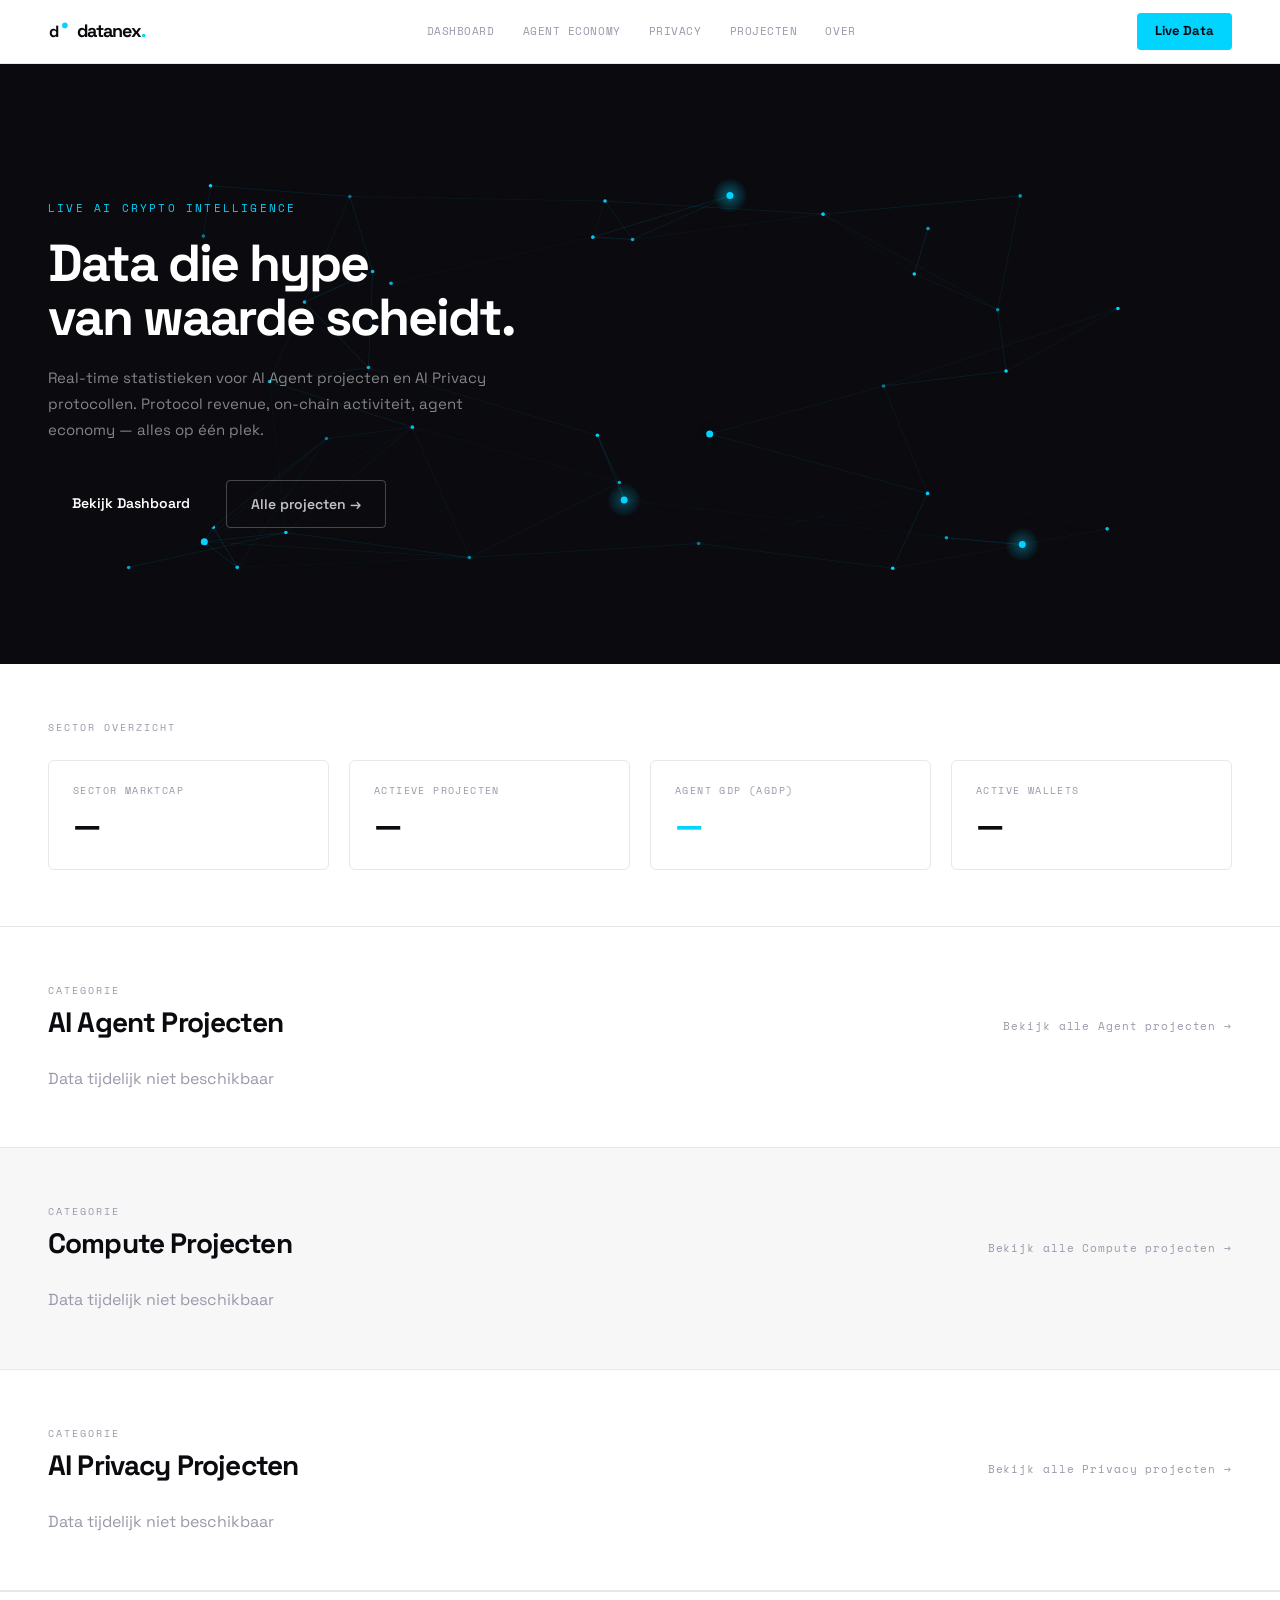
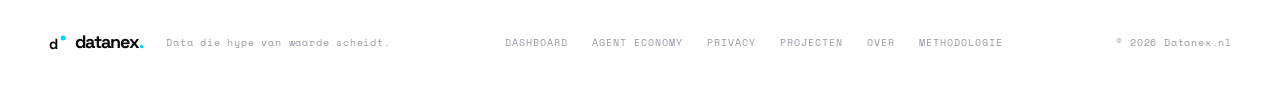
==== commit 88992abc: "Drie categorieën: agent, compute, privacy - schema.sql: ENUM bijgewerkt naar 3 categorieën, ticker e" ====
--- a/src/index.html
+++ b/src/index.html
@@ -116,9 +116,31 @@
 
 
   <!-- ══════════════════════════════════════════
+       COMPUTE PROJECTEN — kaarten via main.js
+  ══════════════════════════════════════════ -->
+  <section class="projects-section alt">
+    <div class="projects-inner">
+
+      <div class="section-header">
+        <div class="section-heading-group">
+          <div class="section-label">Categorie</div>
+          <h2 class="section-title">Compute Projecten</h2>
+        </div>
+        <a href="#" class="section-link">Bekijk alle Compute projecten →</a>
+      </div>
+
+      <div class="projects-grid" id="grid-compute">
+        <div class="grid-laadt">Data wordt geladen…</div>
+      </div>
+
+    </div>
+  </section>
+
+
+  <!-- ══════════════════════════════════════════
        AI PRIVACY PROJECTEN — kaarten via main.js
   ══════════════════════════════════════════ -->
-  <section class="projects-section alt">
+  <section class="projects-section">
     <div class="projects-inner">
 
       <div class="section-header">
